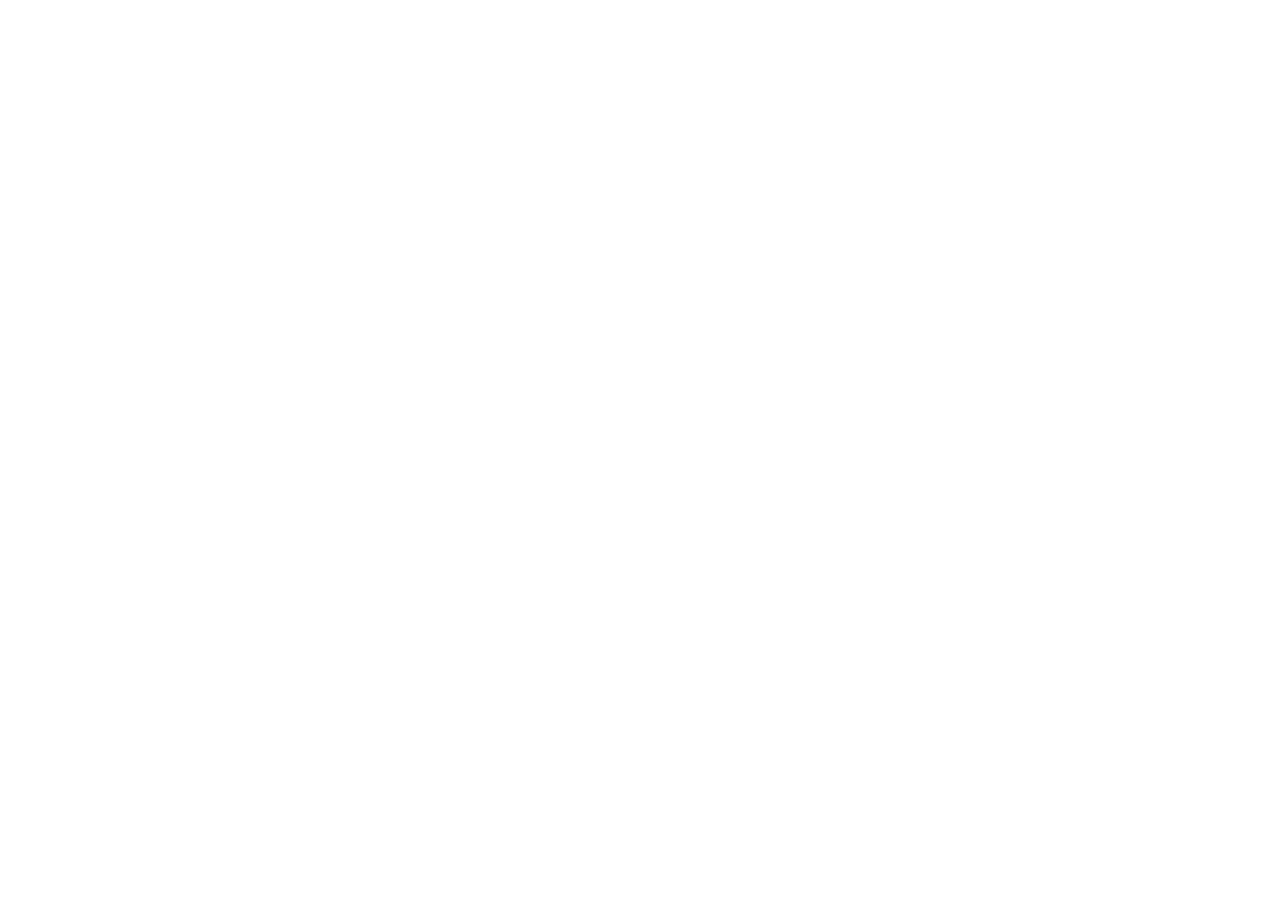
==== 2048.html @ 0ddc66f2 "css added" ====
<!DOCTYPE html>
<html>
<head>
	<meta http-equiv="Content-Type" content="text/html; charset=UTF-8">
    <meta charset="utf-8">

    <title>2048: There was an old lady Edition</title>
    <link href="main.css" rel="stylesheet" type="text/css">
    <meta name="apple-mobile-web-app-capable" content="yes">
    <meta name="HandheldFriendly" content="True">
    <meta name="MobileOptimized" content="320">
    <meta name="viewport" content="width=device-width, target-densitydpi=160dpi, initial-scale=1.0, maximum-scale=1, user-scalable=no, minimal-ui">
    <script src="./2048  There was an old lady Edition_files/jquery.min.js"></script>
    <link href="./2048  There was an old lady Edition_files/css" rel="stylesheet" type="text/css">
</head>
<body>

</body>
</html>
---- main.css ----
.tile-text {
    display: inline-block;
    vertical-align: middle;
}
.tile-inner {
    background-position: center center !important;
    background-size: cover !important;
    background-repeat: no-repeat !important;
}
.tile-2 .tile-inner {
    background-image: url(http://www.misa.com.vn/Portals/0/Upload2013/yahoocomvn/Images/truyen_cuoi/cartoon-flies.png) !important;
}
.tile-4 .tile-inner {
    background-image: url(http://4.bp.blogspot.com/_pKr7f9vwEoA/TLoZYoMZ3QI/AAAAAAAACOw/YwQ0GgoOZJw/s1600/spider_cartoon.jpg) !important;
}
.tile-8 .tile-inner {
    background-image: url(http://thumbs.dreamstime.com/x/funny-cartoon-bird-14253323.jpg) !important;
}
.tile-16 .tile-inner {
    background-image: url(http://pictures-of-cats.org/wp-content/uploads/images/cat-cartoon-image.jpg) !important;
}
.tile-32 .tile-inner {
    background-image: url(http://4.bp.blogspot.com/-cZpH1qHoLpo/VBCIqnbuLnI/AAAAAAAAHWw/dLKgufd76lA/s1600/dog%2Bcartoon%2B1.gif) !important;
}
.tile-64 .tile-inner {
    background-image: url(http://www.how-to-draw-funny-cartoons.com/image-files/how-to-draw-a-goat-8.gif) !important;
}
.tile-128 .tile-inner {
    background-image: url(http://www.drawingcoach.com/image-files/cartoon_cow_st6.gif) !important;
}
.tile-256 .tile-inner {
    background-image: url(http://www.wpclipart.com/cartoon/animals/horse/horse_cartoon_brown.png) !important;
}
.tile-512 .tile-inner {
    background-image: url(http://www.clipartbest.com/cliparts/4c9/M98/4c9M98BcE.jpeg) !important;
}
.tile-1024 .tile-inner {
    background-image: url(http://www.how-to-draw-funny-cartoons.com/image-files/cartoon-running-7.gif) !important;
}
.tile-2048 .tile-inner {
    background-image: url(http://thumbs.dreamstime.com/x/green-dragon-cartoon-illustration-11670789.jpg) !important;
}
.thisistext,
p, a, h1 {
    color: #776e65;
}
.game-container {
    background-color: #000000
}

#fix {
    position: absolute;
    top: 0;
    left: 0;
    width: 100%;
    height: 100%;
    position: fixed;
    z-index: -1000;
    background-color: #73b4d5;
}
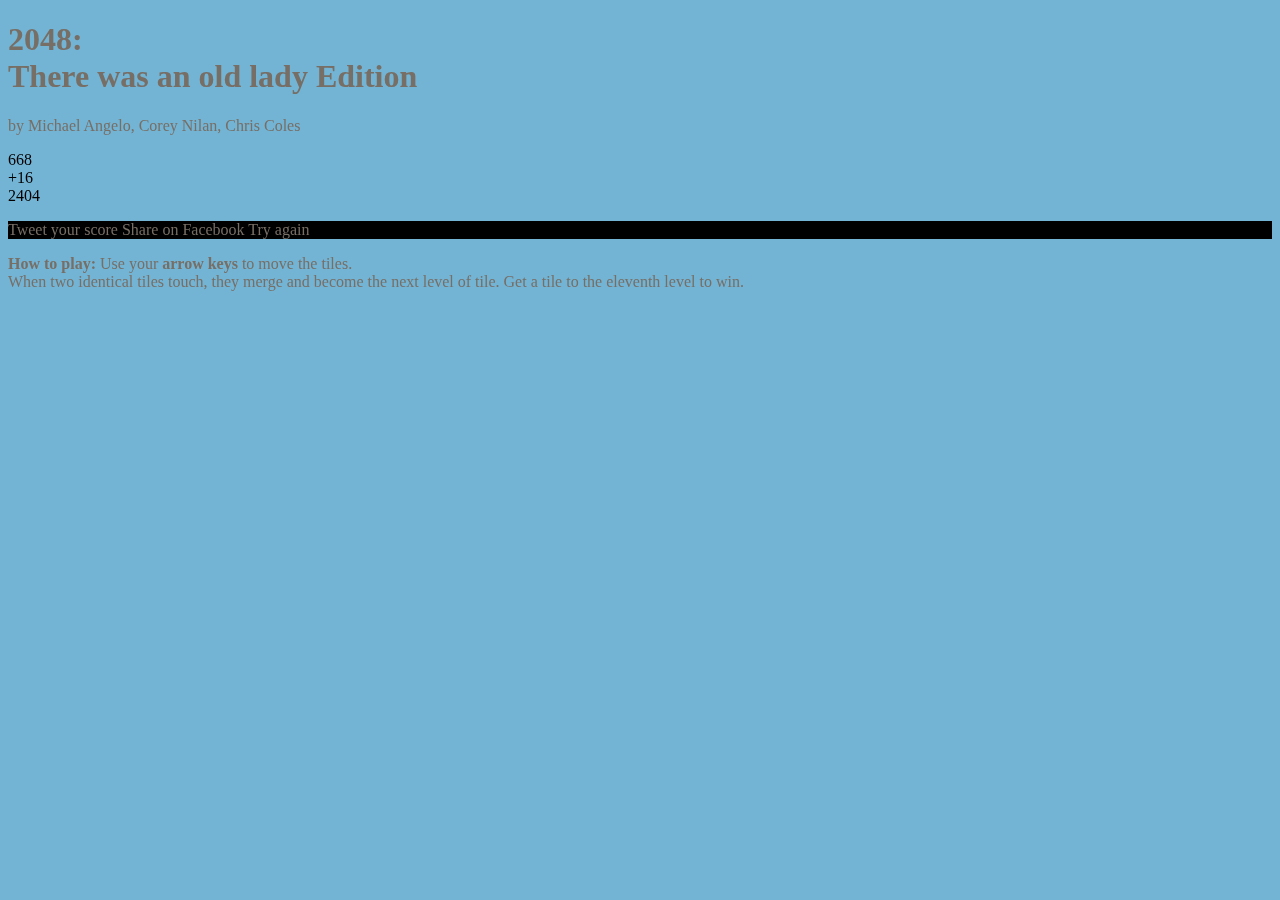
==== commit c954c3a1: "trying to get this to work" ====
--- a/2048.html
+++ b/2048.html
@@ -3,17 +3,168 @@
 <head>
 	<meta http-equiv="Content-Type" content="text/html; charset=UTF-8">
     <meta charset="utf-8">
-
     <title>2048: There was an old lady Edition</title>
-    <link href="main.css" rel="stylesheet" type="text/css">
     <meta name="apple-mobile-web-app-capable" content="yes">
     <meta name="HandheldFriendly" content="True">
     <meta name="MobileOptimized" content="320">
     <meta name="viewport" content="width=device-width, target-densitydpi=160dpi, initial-scale=1.0, maximum-scale=1, user-scalable=no, minimal-ui">
-    <script src="./2048  There was an old lady Edition_files/jquery.min.js"></script>
-    <link href="./2048  There was an old lady Edition_files/css" rel="stylesheet" type="text/css">
+    <script src="http://ajax.googleapis.com/ajax/libs/jquery/2.1.1/jquery.min.js"></script>
+    <link href="main.css" rel="stylesheet" type="text/css">
+
 </head>
 <body>
+<div id="fix"></div>
+<div class="container">
+  <div class="heading">
 
+      <h1 class="title thisistext">2048:<br>There was an old lady Edition</h1>
+      <p id="credit">by Michael Angelo, Corey Nilan, Chris Coles</p>
+
+      <div class="scores-container">
+          <div class="score-container">668
+              <div class="score-addition">+16</div>
+          </div>
+          <div class="best-container">2404</div>
+      </div>
+  </div>
+
+  <div class="game-container">
+      <div class="game-message">
+          <p></p>
+          <div class="lower">
+
+              <a class="tweet">Tweet your score</a>
+              <a class="facebook">Share on Facebook</a>
+              <a class="retry-button">Try again</a>
+
+          </div>
+      </div>
+
+      <div class="grid-container">
+          <div class="grid-row">
+              <div class="grid-cell"></div>
+              <div class="grid-cell"></div>
+              <div class="grid-cell"></div>
+              <div class="grid-cell"></div>
+          </div>
+          <div class="grid-row">
+              <div class="grid-cell"></div>
+              <div class="grid-cell"></div>
+              <div class="grid-cell"></div>
+              <div class="grid-cell"></div>
+          </div>
+          <div class="grid-row">
+              <div class="grid-cell"></div>
+              <div class="grid-cell"></div>
+              <div class="grid-cell"></div>
+              <div class="grid-cell"></div>
+          </div>
+          <div class="grid-row">
+              <div class="grid-cell"></div>
+              <div class="grid-cell"></div>
+              <div class="grid-cell"></div>
+              <div class="grid-cell"></div>
+          </div>
+      </div>
+
+      <div class="tile-container">
+          <div class="tile tile-2 tile-position-1-1">
+              <div class="tile-inner" style="display: table;">
+                  <div class="tile-text" style="font-size: 60px; line-height: 60px; position: relative; top: 5px; display: table-cell;"></div>
+              </div>
+          </div>
+          <div class="tile tile-4 tile-position-1-2">
+              <div class="tile-inner" style="display: table;">
+                  <div class="tile-text" style="font-size: 60px; line-height: 60px; position: relative; top: 5px; display: table-cell;"></div>
+              </div>
+          </div>
+          <div class="tile tile-2 tile-position-1-3">
+              <div class="tile-inner" style="display: table;">
+                  <div class="tile-text" style="font-size: 60px; line-height: 60px; position: relative; top: 5px; display: table-cell;"></div>
+              </div>
+          </div>
+          <div class="tile tile-2 tile-position-1-4 tile-new">
+              <div class="tile-inner" style="display: table;">
+                  <div class="tile-text" style="font-size: 60px; line-height: 60px; position: relative; top: 5px; display: table-cell;"></div>
+              </div>
+          </div>
+          <div class="tile tile-4 tile-position-2-1">
+              <div class="tile-inner" style="display: table;">
+                  <div class="tile-text" style="font-size: 60px; line-height: 60px; position: relative; top: 5px; display: table-cell;"></div>
+              </div>
+          </div>
+          <div class="tile tile-32 tile-position-2-2">
+              <div class="tile-inner" style="display: table;">
+                  <div class="tile-text" style="font-size: 60px; line-height: 60px; position: relative; top: 5px; display: table-cell;"></div>
+              </div>
+          </div>
+          <div class="tile tile-16 tile-position-2-3">
+              <div class="tile-inner" style="display: table;">
+                  <div class="tile-text" style="font-size: 60px; line-height: 60px; position: relative; top: 5px; display: table-cell;"></div>
+              </div>
+          </div>
+          <div class="tile tile-4 tile-position-2-4">
+              <div class="tile-inner" style="display: table;">
+                  <div class="tile-text" style="font-size: 60px; line-height: 60px; position: relative; top: 5px; display: table-cell;"></div>
+              </div>
+          </div>
+          <div class="tile tile-8 tile-position-3-1">
+              <div class="tile-inner" style="display: table;">
+                  <div class="tile-text" style="font-size: 60px; line-height: 60px; position: relative; top: 5px; display: table-cell;"></div>
+              </div>
+          </div>
+          <div class="tile tile-64 tile-position-3-2">
+              <div class="tile-inner" style="display: table;">
+                  <div class="tile-text" style="font-size: 60px; line-height: 60px; position: relative; top: 5px; display: table-cell;"></div>
+              </div>
+          </div>
+          <div class="tile tile-32 tile-position-3-3">
+              <div class="tile-inner" style="display: table;">
+                  <div class="tile-text" style="font-size: 60px; line-height: 60px; position: relative; top: 5px; display: table-cell;"></div>
+              </div>
+          </div>
+          <div class="tile tile-8 tile-position-3-4">
+              <div class="tile-inner" style="display: table;">
+                  <div class="tile-text" style="font-size: 60px; line-height: 60px; position: relative; top: 5px; display: table-cell;"></div>
+              </div>
+          </div>
+          <div class="tile tile-8 tile-position-3-4">
+              <div class="tile-inner" style="display: table;">
+                  <div class="tile-text" style="font-size: 60px; line-height: 60px; position: relative; top: 5px; display: table-cell;"></div>
+              </div>
+          </div>
+          <div class="tile tile-16 tile-position-3-4 tile-merged">
+              <div class="tile-inner" style="display: table;">
+                  <div class="tile-text" style="font-size: 60px; line-height: 60px; position: relative; top: 5px; display: table-cell;"></div>
+              </div>
+          </div>
+          <div class="tile tile-2 tile-position-4-1">
+              <div class="tile-inner" style="display: table;">
+                  <div class="tile-text" style="font-size: 60px; line-height: 60px; position: relative; top: 5px; display: table-cell;"></div>
+              </div>
+          </div>
+          <div class="tile tile-2 tile-position-4-2">
+              <div class="tile-inner" style="display: table;">
+                  <div class="tile-text" style="font-size: 60px; line-height: 60px; position: relative; top: 5px; display: table-cell;"></div>
+              </div>
+          </div>
+          <div class="tile tile-8 tile-position-4-3">
+              <div class="tile-inner" style="display: table;">
+                  <div class="tile-text" style="font-size: 60px; line-height: 60px; position: relative; top: 5px; display: table-cell;"></div>
+              </div>
+          </div>
+          <div class="tile tile-2 tile-position-4-4">
+              <div class="tile-inner" style="display: table;">
+                  <div class="tile-text" style="font-size: 60px; line-height: 60px; position: relative; top: 5px; display: table-cell;"></div>
+              </div>
+          </div>
+      </div>
+  </div>
+
+  <p class="game-explanation">
+      <strong class="important">How to play:</strong> Use your <strong>arrow keys</strong> to move the tiles.
+      <br>When two identical tiles touch, they merge and become the next level of tile. Get a tile to the eleventh level to win.
+  </p>
+	<script src="main.js"></script>
 </body>
 </html>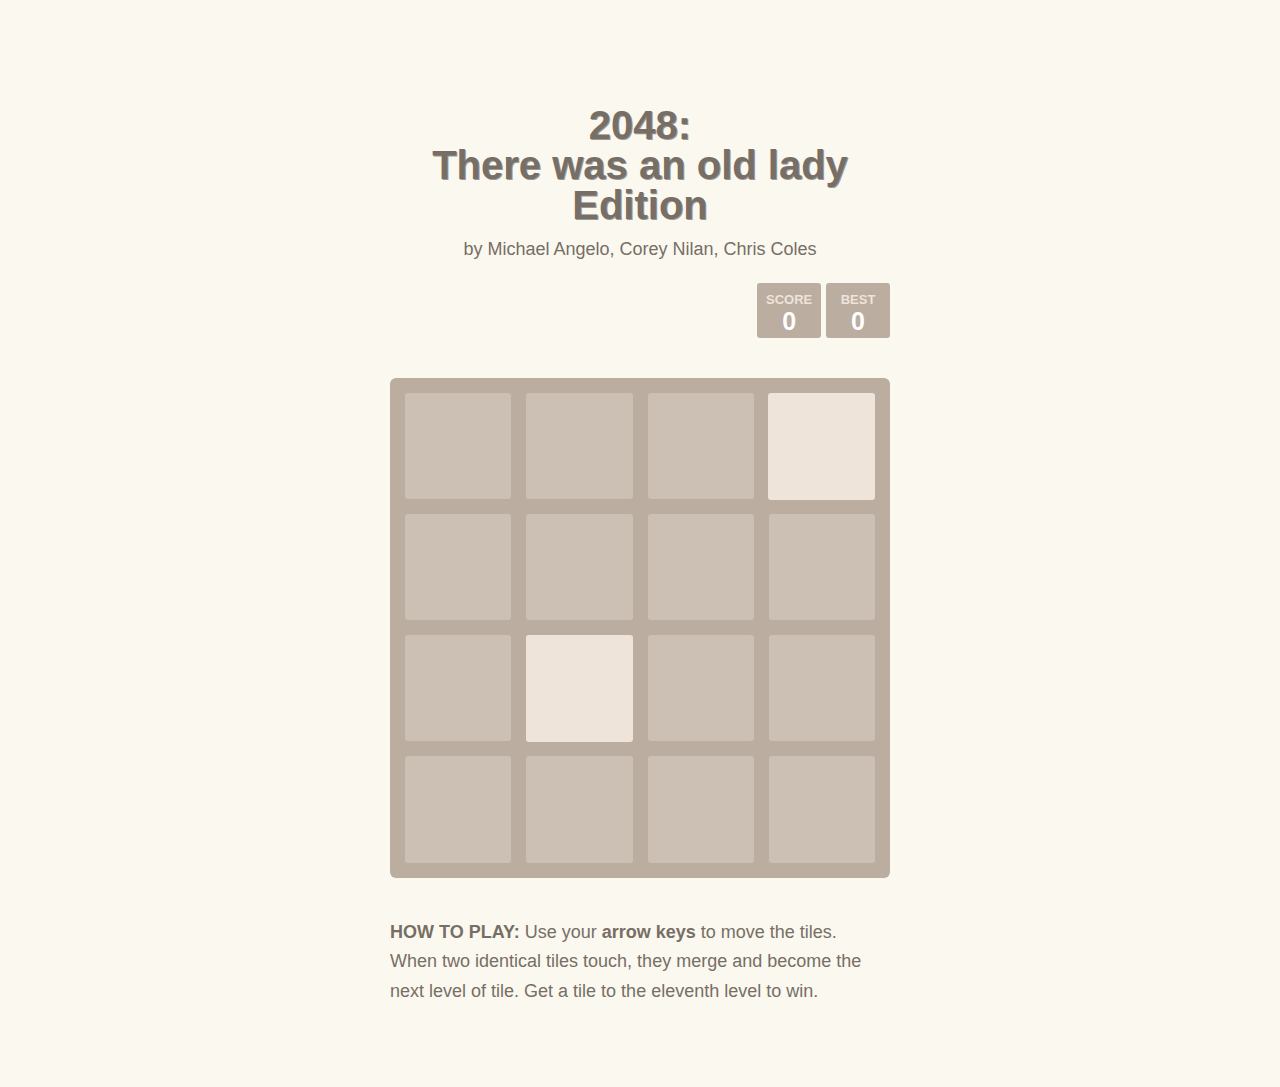
==== commit dd7b32c2: "rename of files" ====
--- a/2048.html
+++ b/2048.html
@@ -3,13 +3,14 @@
 <head>
 	<meta http-equiv="Content-Type" content="text/html; charset=UTF-8">
     <meta charset="utf-8">
-    <title>2048: There was an old lady Edition</title>
+    <title>2048: There Was An Old Lady</title>
+    <link href="main.css" rel="stylesheet" type="text/css">
     <meta name="apple-mobile-web-app-capable" content="yes">
     <meta name="HandheldFriendly" content="True">
     <meta name="MobileOptimized" content="320">
     <meta name="viewport" content="width=device-width, target-densitydpi=160dpi, initial-scale=1.0, maximum-scale=1, user-scalable=no, minimal-ui">
     <script src="http://ajax.googleapis.com/ajax/libs/jquery/2.1.1/jquery.min.js"></script>
-    <link href="main.css" rel="stylesheet" type="text/css">
+    <link href="part.css" rel="stylesheet" type="text/css">
 
 </head>
 <body>
@@ -165,6 +166,7 @@
       <strong class="important">How to play:</strong> Use your <strong>arrow keys</strong> to move the tiles.
       <br>When two identical tiles touch, they merge and become the next level of tile. Get a tile to the eleventh level to win.
   </p>
-	<script src="main.js"></script>
+  <script src="math.js"></script>
+  <script src="main.js"></script>
 </body>
 </html>--- a/main.css
+++ b/main.css
@@ -1,60 +1,753 @@
-.tile-text {
-    display: inline-block;
-    vertical-align: middle;
+html, body {
+  margin: 0;
+  padding: 0;
+  background: #faf8ef;
+  color: #776e65;
+  font-family: "Clear Sans", "Helvetica Neue", Arial, sans-serif;
+  font-size: 18px; }
+
+.row {margin-left:0px; margin-right:0px;}
+
+#uvt_box { margin-top: 30px; }
+
+.game-intro {text-align:center;}
+
+.heading h1 {padding-top:25px;padding-bottom:25px; text-align: center; }
+
+@media (max-width:500px) {
+  #uvt_box { margin-top: 20px !important; }
+  .padsm { padding-top:30px;}
+  .heading h1 {padding-top:0px;padding-bottom:0px;}
+  .col-sm-8 {
+    padding-left: 0px;
+    padding-right:0px;
+  }
+  .container {padding:0px;}
+  p {padding:10px;}
 }
-.tile-inner {
-    background-position: center center !important;
-    background-size: cover !important;
-    background-repeat: no-repeat !important;
-}
-.tile-2 .tile-inner {
-    background-image: url(http://www.misa.com.vn/Portals/0/Upload2013/yahoocomvn/Images/truyen_cuoi/cartoon-flies.png) !important;
-}
-.tile-4 .tile-inner {
-    background-image: url(http://4.bp.blogspot.com/_pKr7f9vwEoA/TLoZYoMZ3QI/AAAAAAAACOw/YwQ0GgoOZJw/s1600/spider_cartoon.jpg) !important;
-}
-.tile-8 .tile-inner {
-    background-image: url(http://thumbs.dreamstime.com/x/funny-cartoon-bird-14253323.jpg) !important;
-}
-.tile-16 .tile-inner {
-    background-image: url(http://pictures-of-cats.org/wp-content/uploads/images/cat-cartoon-image.jpg) !important;
-}
-.tile-32 .tile-inner {
-    background-image: url(http://4.bp.blogspot.com/-cZpH1qHoLpo/VBCIqnbuLnI/AAAAAAAAHWw/dLKgufd76lA/s1600/dog%2Bcartoon%2B1.gif) !important;
-}
-.tile-64 .tile-inner {
-    background-image: url(http://www.how-to-draw-funny-cartoons.com/image-files/how-to-draw-a-goat-8.gif) !important;
-}
-.tile-128 .tile-inner {
-    background-image: url(http://www.drawingcoach.com/image-files/cartoon_cow_st6.gif) !important;
-}
-.tile-256 .tile-inner {
-    background-image: url(http://www.wpclipart.com/cartoon/animals/horse/horse_cartoon_brown.png) !important;
-}
-.tile-512 .tile-inner {
-    background-image: url(http://www.clipartbest.com/cliparts/4c9/M98/4c9M98BcE.jpeg) !important;
-}
-.tile-1024 .tile-inner {
-    background-image: url(http://www.how-to-draw-funny-cartoons.com/image-files/cartoon-running-7.gif) !important;
-}
-.tile-2048 .tile-inner {
-    background-image: url(http://thumbs.dreamstime.com/x/green-dragon-cartoon-illustration-11670789.jpg) !important;
-}
-.thisistext,
-p, a, h1 {
-    color: #776e65;
-}
+
+#uvt_credits { z-index: 9001; }
+  form { margin: 0; padding: 0; }
+body {
+  margin: 80px 0; }
+
+  #fix {
+    position: absolute; top: 0; left: 0; width: 100%; height: 100%; position: fixed; z-index: -1000;
+  }
+
+.heading:after {
+  content: "";
+  display: block;
+  clear: both; }
+
+h1.title {
+  font-size: 40px;
+  line-height: 40px;
+  font-weight: bold;
+  margin: 0;
+  padding-bottom: 0;
+  display: block;
+  text-shadow: 1px 1px #999;
+  }
+
+
+
+@-webkit-keyframes move-up {
+  0% {
+    top: 25px;
+    opacity: 1; }
+
+  100% {
+    top: -50px;
+    opacity: 0; } }
+
+@-moz-keyframes move-up {
+  0% {
+    top: 25px;
+    opacity: 1; }
+
+  100% {
+    top: -50px;
+    opacity: 0; } }
+
+@keyframes move-up {
+  0% {
+    top: 25px;
+    opacity: 1; }
+
+  100% {
+    top: -50px;
+    opacity: 0; } }
+
+    #makeyourown { text-align: center;background: #bbada0;color: white; border-radius: 3px; padding: 10px; }
+    #makeyourown a { color: white; }
+
+.scores-container {
+  float: right;
+  text-align: right; }
+
+.score-container, .best-container {
+  position: relative;
+  display: inline-block;
+  background: #bbada0;
+  padding: 15px 25px;
+  font-size: 25px;
+  height: 25px;
+  line-height: 47px;
+  font-weight: bold;
+  border-radius: 3px;
+  color: white;
+  margin-top: 8px;
+  text-align: center; }
+  .score-container:after, .best-container:after {
+    position: absolute;
+    width: 100%;
+    top: 10px;
+    left: 0;
+    text-transform: uppercase;
+    font-size: 13px;
+    line-height: 13px;
+    text-align: center;
+    color: #eee4da; }
+
+  .score-container .score-addition, .best-container .score-addition {
+    position: absolute;
+    right: 30px;
+    color: red;
+    font-size: 25px;
+    line-height: 25px;
+    font-weight: bold;
+    color: rgba(119, 110, 101, 0.9);
+    z-index: 100;
+    -webkit-animation: move-up 600ms ease-in;
+    -moz-animation: move-up 600ms ease-in;
+    animation: move-up 600ms ease-in;
+    -webkit-animation-fill-mode: both;
+    -moz-animation-fill-mode: both;
+    animation-fill-mode: both; }
+
+.score-container:after {
+  content: "Score"; }
+
+.best-container:after {
+  content: "Best"; }
+
+p {
+  margin-top: 0;
+  margin-bottom: 10px;
+  line-height: 1.65; }
+
+a {
+  color: #776e65;
+  font-weight: bold;
+  text-decoration: underline;
+  cursor: pointer; }
+
+strong.important {
+  text-transform: uppercase; }
+
+hr {
+  border: none;
+  border-bottom: 1px solid #d8d4d0;
+  margin-top: 20px;
+  margin-bottom: 30px; }
+
+  #credit { text-align: center; margin-top: 10px; padding-top: 0; }
+
+.container {
+  width: 500px;
+  margin: 0 auto; }
+
+@-webkit-keyframes fade-in {
+  0% {
+    opacity: 0; }
+
+  100% {
+    opacity: 1; } }
+
+@-moz-keyframes fade-in {
+  0% {
+    opacity: 0; }
+
+  100% {
+    opacity: 1; } }
+
+@keyframes fade-in {
+  0% {
+    opacity: 0; }
+
+  100% {
+    opacity: 1; } }
+
 .game-container {
-    background-color: #000000
-}
-
-#fix {
+  margin-top: 40px;
+  position: relative;
+  padding: 15px;
+  cursor: default;
+  -webkit-touch-callout: none;
+  -webkit-user-select: none;
+  -moz-user-select: none;
+  background: #bbada0;
+  border-radius: 6px;
+  width: 500px;
+  height: 500px;
+  -ms-touch-action: none;
+  -webkit-box-sizing: border-box;
+  -moz-box-sizing: border-box;
+  box-sizing: border-box; }
+  .game-container .game-message {
+    display: none;
     position: absolute;
     top: 0;
+    right: 0;
+    bottom: 0;
     left: 0;
-    width: 100%;
-    height: 100%;
-    position: fixed;
-    z-index: -1000;
-    background-color: #73b4d5;
-}+    background: rgba(238, 228, 218, 0.5);
+    z-index: 100;
+    text-align: center;
+    -webkit-animation: fade-in 800ms ease 1200ms;
+    -moz-animation: fade-in 800ms ease 1200ms;
+    animation: fade-in 800ms ease 1200ms;
+    -webkit-animation-fill-mode: both;
+    -moz-animation-fill-mode: both;
+    animation-fill-mode: both; }
+    .game-container .game-message p {
+      font-size: 60px;
+      font-weight: bold;
+      height: 60px;
+      line-height: 60px;
+      margin-top: 122px; }
+    .game-container .game-message .lower {
+      display: block;
+      margin: 15px 0; }
+         .game-container .game-message iframe {
+
+  width: 48% !important;
+  display: block;
+  margin: 0 auto 5px;
+
+    }
+    .game-container .game-message a {
+      display: inline-block;
+      background: #8f7a66;
+      border-radius: 3px;
+      padding: 0 20px;
+      text-decoration: none;
+      color: #f9f6f2;
+      height: 40px;
+      line-height: 42px;
+      margin-left: 9px; }
+      .game-container .game-message a.keep-playing-button {
+        display: none; }
+    .game-container .game-message .score-sharing {
+      display: inline-block;
+      vertical-align: middle;
+      margin-left: 10px; }
+    .game-container .game-message.game-won {
+      background: rgba(237, 194, 46, 0.5);
+      color: #f9f6f2; }
+      .game-container .game-message.game-won a.keep-playing-button {
+        display: inline-block; }
+    .game-container .game-message.game-won, .game-container .game-message.game-over {
+      display: block; }
+
+.grid-container {
+  position: absolute;
+  z-index: 1; }
+
+.grid-row {
+  margin-bottom: 15px; }
+  .grid-row:last-child {
+    margin-bottom: 0; }
+  .grid-row:after {
+    content: "";
+    display: block;
+    clear: both; }
+
+.grid-cell {
+  width: 106.25px;
+  height: 106.25px;
+  margin-right: 15px;
+  float: left;
+  border-radius: 3px;
+  background: rgba(238, 228, 218, 0.35); }
+  .grid-cell:last-child {
+    margin-right: 0; }
+
+.tile-container {
+  position: absolute;
+  z-index: 2; }
+
+.tile, .tile .tile-inner {
+  width: 107px;
+  height: 107px;
+  line-height: 116.25px; }
+.tile.tile-position-1-1 {
+  -webkit-transform: translate(0px, 0px);
+  -moz-transform: translate(0px, 0px);
+  transform: translate(0px, 0px); }
+.tile.tile-position-1-2 {
+  -webkit-transform: translate(0px, 121px);
+  -moz-transform: translate(0px, 121px);
+  transform: translate(0px, 121px); }
+.tile.tile-position-1-3 {
+  -webkit-transform: translate(0px, 242px);
+  -moz-transform: translate(0px, 242px);
+  transform: translate(0px, 242px); }
+.tile.tile-position-1-4 {
+  -webkit-transform: translate(0px, 363px);
+  -moz-transform: translate(0px, 363px);
+  transform: translate(0px, 363px); }
+.tile.tile-position-2-1 {
+  -webkit-transform: translate(121px, 0px);
+  -moz-transform: translate(121px, 0px);
+  transform: translate(121px, 0px); }
+.tile.tile-position-2-2 {
+  -webkit-transform: translate(121px, 121px);
+  -moz-transform: translate(121px, 121px);
+  transform: translate(121px, 121px); }
+.tile.tile-position-2-3 {
+  -webkit-transform: translate(121px, 242px);
+  -moz-transform: translate(121px, 242px);
+  transform: translate(121px, 242px); }
+.tile.tile-position-2-4 {
+  -webkit-transform: translate(121px, 363px);
+  -moz-transform: translate(121px, 363px);
+  transform: translate(121px, 363px); }
+.tile.tile-position-3-1 {
+  -webkit-transform: translate(242px, 0px);
+  -moz-transform: translate(242px, 0px);
+  transform: translate(242px, 0px); }
+.tile.tile-position-3-2 {
+  -webkit-transform: translate(242px, 121px);
+  -moz-transform: translate(242px, 121px);
+  transform: translate(242px, 121px); }
+.tile.tile-position-3-3 {
+  -webkit-transform: translate(242px, 242px);
+  -moz-transform: translate(242px, 242px);
+  transform: translate(242px, 242px); }
+.tile.tile-position-3-4 {
+  -webkit-transform: translate(242px, 363px);
+  -moz-transform: translate(242px, 363px);
+  transform: translate(242px, 363px); }
+.tile.tile-position-4-1 {
+  -webkit-transform: translate(363px, 0px);
+  -moz-transform: translate(363px, 0px);
+  transform: translate(363px, 0px); }
+.tile.tile-position-4-2 {
+  -webkit-transform: translate(363px, 121px);
+  -moz-transform: translate(363px, 121px);
+  transform: translate(363px, 121px); }
+.tile.tile-position-4-3 {
+  -webkit-transform: translate(363px, 242px);
+  -moz-transform: translate(363px, 242px);
+  transform: translate(363px, 242px); }
+.tile.tile-position-4-4 {
+  -webkit-transform: translate(363px, 363px);
+  -moz-transform: translate(363px, 363px);
+  transform: translate(363px, 363px); }
+
+.tile {
+  position: absolute;
+  -webkit-transition: 100ms ease-in-out;
+  -moz-transition: 100ms ease-in-out;
+  transition: 100ms ease-in-out;
+  -webkit-transition-property: -webkit-transform;
+  -moz-transition-property: -moz-transform;
+  transition-property: transform; }
+  .tile .tile-inner {
+    border-radius: 3px;
+    background: #eee4da;
+    text-align: center;
+    font-weight: bold;
+    z-index: 10;
+    font-size: 55px; }
+  .tile.tile-2 .tile-inner {
+    background: #eee4da;
+    box-shadow: 0 0 30px 10px rgba(243, 215, 116, 0), inset 0 0 0 1px rgba(255, 255, 255, 0); }
+  .tile.tile-4 .tile-inner {
+    background: #ede0c8;
+    box-shadow: 0 0 30px 10px rgba(243, 215, 116, 0), inset 0 0 0 1px rgba(255, 255, 255, 0); }
+  .tile.tile-8 .tile-inner {
+    color: #f9f6f2;
+    background: #f2b179; }
+  .tile.tile-16 .tile-inner {
+    color: #f9f6f2;
+    background: #f59563; }
+  .tile.tile-32 .tile-inner {
+    color: #f9f6f2;
+    background: #f67c5f; }
+  .tile.tile-64 .tile-inner {
+    color: #f9f6f2;
+    background: #f65e3b; }
+  .tile.tile-128 .tile-inner {
+    color: #f9f6f2;
+    background: #edcf72;
+    box-shadow: 0 0 30px 10px rgba(243, 215, 116, 0.2381), inset 0 0 0 1px rgba(255, 255, 255, 0.14286);
+    font-size: 45px; }
+    @media screen and (max-width: 520px) {
+      .tile.tile-128 .tile-inner {
+        font-size: 25px; } }
+  .tile.tile-256 .tile-inner {
+    color: #f9f6f2;
+    background: #edcc61;
+    box-shadow: 0 0 30px 10px rgba(243, 215, 116, 0.31746), inset 0 0 0 1px rgba(255, 255, 255, 0.19048);
+    font-size: 45px; }
+    @media screen and (max-width: 520px) {
+      .tile.tile-256 .tile-inner {
+        font-size: 25px; } }
+  .tile.tile-512 .tile-inner {
+    color: #f9f6f2;
+    background: #edc850;
+    box-shadow: 0 0 30px 10px rgba(243, 215, 116, 0.39683), inset 0 0 0 1px rgba(255, 255, 255, 0.2381);
+    font-size: 45px; }
+    @media screen and (max-width: 520px) {
+      .tile.tile-512 .tile-inner {
+        font-size: 25px; } }
+  .tile.tile-1024 .tile-inner {
+    color: #f9f6f2;
+    background: #edc53f;
+    box-shadow: 0 0 30px 10px rgba(243, 215, 116, 0.47619), inset 0 0 0 1px rgba(255, 255, 255, 0.28571);
+    font-size: 35px; }
+    @media screen and (max-width: 520px) {
+      .tile.tile-1024 .tile-inner {
+        font-size: 15px; } }
+  .tile.tile-2048 .tile-inner {
+    color: #f9f6f2;
+    background: #edc22e;
+    box-shadow: 0 0 30px 10px rgba(243, 215, 116, 0.55556), inset 0 0 0 1px rgba(255, 255, 255, 0.33333);
+    font-size: 35px; }
+    @media screen and (max-width: 520px) {
+      .tile.tile-2048 .tile-inner {
+        font-size: 15px; } }
+  .tile.tile-super .tile-inner {
+    color: #f9f6f2;
+    background: #3c3a32;
+    font-size: 30px; }
+    @media screen and (max-width: 520px) {
+      .tile.tile-super .tile-inner {
+        font-size: 10px; } }
+
+@-webkit-keyframes appear {
+  0% {
+    opacity: 0;
+    -webkit-transform: scale(0);
+    -moz-transform: scale(0);
+    transform: scale(0); }
+
+  100% {
+    opacity: 1;
+    -webkit-transform: scale(1);
+    -moz-transform: scale(1);
+    transform: scale(1); } }
+
+@-moz-keyframes appear {
+  0% {
+    opacity: 0;
+    -webkit-transform: scale(0);
+    -moz-transform: scale(0);
+    transform: scale(0); }
+
+  100% {
+    opacity: 1;
+    -webkit-transform: scale(1);
+    -moz-transform: scale(1);
+    transform: scale(1); } }
+
+@keyframes appear {
+  0% {
+    opacity: 0;
+    -webkit-transform: scale(0);
+    -moz-transform: scale(0);
+    transform: scale(0); }
+
+  100% {
+    opacity: 1;
+    -webkit-transform: scale(1);
+    -moz-transform: scale(1);
+    transform: scale(1); } }
+
+.tile-new .tile-inner {
+  -webkit-animation: appear 200ms ease 100ms;
+  -moz-animation: appear 200ms ease 100ms;
+  animation: appear 200ms ease 100ms;
+  -webkit-animation-fill-mode: backwards;
+  -moz-animation-fill-mode: backwards;
+  animation-fill-mode: backwards; }
+
+@-webkit-keyframes pop {
+  0% {
+    -webkit-transform: scale(0);
+    -moz-transform: scale(0);
+    transform: scale(0); }
+
+  50% {
+    -webkit-transform: scale(1.2);
+    -moz-transform: scale(1.2);
+    transform: scale(1.2); }
+
+  100% {
+    -webkit-transform: scale(1);
+    -moz-transform: scale(1);
+    transform: scale(1); } }
+
+@-moz-keyframes pop {
+  0% {
+    -webkit-transform: scale(0);
+    -moz-transform: scale(0);
+    transform: scale(0); }
+
+  50% {
+    -webkit-transform: scale(1.2);
+    -moz-transform: scale(1.2);
+    transform: scale(1.2); }
+
+  100% {
+    -webkit-transform: scale(1);
+    -moz-transform: scale(1);
+    transform: scale(1); } }
+
+@keyframes pop {
+  0% {
+    -webkit-transform: scale(0);
+    -moz-transform: scale(0);
+    transform: scale(0); }
+
+  50% {
+    -webkit-transform: scale(1.2);
+    -moz-transform: scale(1.2);
+    transform: scale(1.2); }
+
+  100% {
+    -webkit-transform: scale(1);
+    -moz-transform: scale(1);
+    transform: scale(1); } }
+
+.tile-merged .tile-inner {
+  z-index: 20;
+  -webkit-animation: pop 200ms ease 100ms;
+  -moz-animation: pop 200ms ease 100ms;
+  animation: pop 200ms ease 100ms;
+  -webkit-animation-fill-mode: backwards;
+  -moz-animation-fill-mode: backwards;
+  animation-fill-mode: backwards; }
+
+.game-intro {
+  margin-bottom: 0; }
+
+.game-explanation {
+  margin-top: 40px; }
+
+.sharing {
+  margin-top: 80px;
+  text-align: center; }
+  .sharing > iframe, .sharing > span, .sharing > form {
+    display: inline-block;
+    vertical-align: middle; }
+
+@media screen and (min-width: 521px) {
+
+ .sharing {
+
+  -moz-transform: scale(2);
+  -webkit-transform: scale(2);
+  -o-transform: scale(2);
+  -ms-transform: scale(2);
+  transform: scale(2);
+
+  }
+
+}
+
+@media screen and (max-width: 520px) {
+  html, body {
+    font-size: 15px; }
+
+  body {
+    margin: 20px 0;
+    padding: 0 20px; }
+
+  h1.title {
+    font-size: 27px;
+    margin-top: 15px; }
+
+  .container {
+    width: 320px;
+    margin: 0 auto; }
+
+  .score-container, .best-container {
+    margin-top: 0;
+    padding: 15px 10px;
+    min-width: 40px; }
+
+    .sharing {
+      margin-top: 0px;
+    }
+
+  .heading {
+    margin-bottom: 10px; }
+
+  .game-container {
+    margin-top: 40px;
+    position: relative;
+    padding: 10px;
+    cursor: default;
+    -webkit-touch-callout: none;
+    -webkit-user-select: none;
+    -moz-user-select: none;
+    background: #bbada0;
+    border-radius: 6px;
+    width: 280px;
+    height: 280px;
+    -ms-touch-action: none;
+    -webkit-box-sizing: border-box;
+    -moz-box-sizing: border-box;
+    box-sizing: border-box; }
+    .game-container .game-message {
+      display: none;
+      position: absolute;
+      top: 0;
+      right: 0;
+      bottom: 0;
+      left: 0;
+      background: rgba(238, 228, 218, 0.5);
+      z-index: 100;
+      text-align: center;
+      -webkit-animation: fade-in 800ms ease 1200ms;
+      -moz-animation: fade-in 800ms ease 1200ms;
+      animation: fade-in 800ms ease 1200ms;
+      -webkit-animation-fill-mode: both;
+      -moz-animation-fill-mode: both;
+      animation-fill-mode: both; }
+      .game-container .game-message p {
+        font-size: 60px;
+        font-weight: bold;
+        height: 60px;
+        line-height: 60px;
+        margin-top: 2px; }
+      .game-container .game-message .lower {
+        display: block; }
+      .game-container .game-message a {
+        display: inline-block;
+        background: #8f7a66;
+        border-radius: 3px;
+        padding: 0 20px;
+        text-decoration: none;
+        color: #f9f6f2;
+        height: 40px;
+        line-height: 42px;
+        margin-left: 9px; }
+        .game-container .game-message a.keep-playing-button {
+          display: none; }
+      .game-container .game-message .score-sharing {
+        display: inline-block;
+        vertical-align: middle;
+        margin-left: 10px; }
+      .game-container .game-message.game-won {
+        background: rgba(237, 194, 46, 0.5);
+        color: #f9f6f2; }
+        .game-container .game-message.game-won a.keep-playing-button {
+          display: inline-block; }
+      .game-container .game-message.game-won, .game-container .game-message.game-over {
+        display: block; }
+
+  .grid-container {
+    position: absolute;
+    z-index: 1; }
+
+  .grid-row {
+    margin-bottom: 10px; }
+    .grid-row:last-child {
+      margin-bottom: 0; }
+    .grid-row:after {
+      content: "";
+      display: block;
+      clear: both; }
+
+  .grid-cell {
+    width: 57.5px;
+    height: 57.5px;
+    margin-right: 10px;
+    float: left;
+    border-radius: 3px;
+    background: rgba(238, 228, 218, 0.35); }
+    .grid-cell:last-child {
+      margin-right: 0; }
+
+  .tile-container {
+    position: absolute;
+    z-index: 2; }
+
+  .tile, .tile .tile-inner {
+    width: 58px;
+    height: 58px;
+    line-height: 67.5px; }
+  .tile.tile-position-1-1 {
+    -webkit-transform: translate(0px, 0px);
+    -moz-transform: translate(0px, 0px);
+    transform: translate(0px, 0px); }
+  .tile.tile-position-1-2 {
+    -webkit-transform: translate(0px, 67px);
+    -moz-transform: translate(0px, 67px);
+    transform: translate(0px, 67px); }
+  .tile.tile-position-1-3 {
+    -webkit-transform: translate(0px, 135px);
+    -moz-transform: translate(0px, 135px);
+    transform: translate(0px, 135px); }
+  .tile.tile-position-1-4 {
+    -webkit-transform: translate(0px, 202px);
+    -moz-transform: translate(0px, 202px);
+    transform: translate(0px, 202px); }
+  .tile.tile-position-2-1 {
+    -webkit-transform: translate(67px, 0px);
+    -moz-transform: translate(67px, 0px);
+    transform: translate(67px, 0px); }
+  .tile.tile-position-2-2 {
+    -webkit-transform: translate(67px, 67px);
+    -moz-transform: translate(67px, 67px);
+    transform: translate(67px, 67px); }
+  .tile.tile-position-2-3 {
+    -webkit-transform: translate(67px, 135px);
+    -moz-transform: translate(67px, 135px);
+    transform: translate(67px, 135px); }
+  .tile.tile-position-2-4 {
+    -webkit-transform: translate(67px, 202px);
+    -moz-transform: translate(67px, 202px);
+    transform: translate(67px, 202px); }
+  .tile.tile-position-3-1 {
+    -webkit-transform: translate(135px, 0px);
+    -moz-transform: translate(135px, 0px);
+    transform: translate(135px, 0px); }
+  .tile.tile-position-3-2 {
+    -webkit-transform: translate(135px, 67px);
+    -moz-transform: translate(135px, 67px);
+    transform: translate(135px, 67px); }
+  .tile.tile-position-3-3 {
+    -webkit-transform: translate(135px, 135px);
+    -moz-transform: translate(135px, 135px);
+    transform: translate(135px, 135px); }
+  .tile.tile-position-3-4 {
+    -webkit-transform: translate(135px, 202px);
+    -moz-transform: translate(135px, 202px);
+    transform: translate(135px, 202px); }
+  .tile.tile-position-4-1 {
+    -webkit-transform: translate(202px, 0px);
+    -moz-transform: translate(202px, 0px);
+    transform: translate(202px, 0px); }
+  .tile.tile-position-4-2 {
+    -webkit-transform: translate(202px, 67px);
+    -moz-transform: translate(202px, 67px);
+    transform: translate(202px, 67px); }
+  .tile.tile-position-4-3 {
+    -webkit-transform: translate(202px, 135px);
+    -moz-transform: translate(202px, 135px);
+    transform: translate(202px, 135px); }
+  .tile.tile-position-4-4 {
+    -webkit-transform: translate(202px, 202px);
+    -moz-transform: translate(202px, 202px);
+    transform: translate(202px, 202px); }
+  .game-container {
+    margin: 20px auto; }
+  .tile .tile-inner {
+    font-size: 35px; }
+
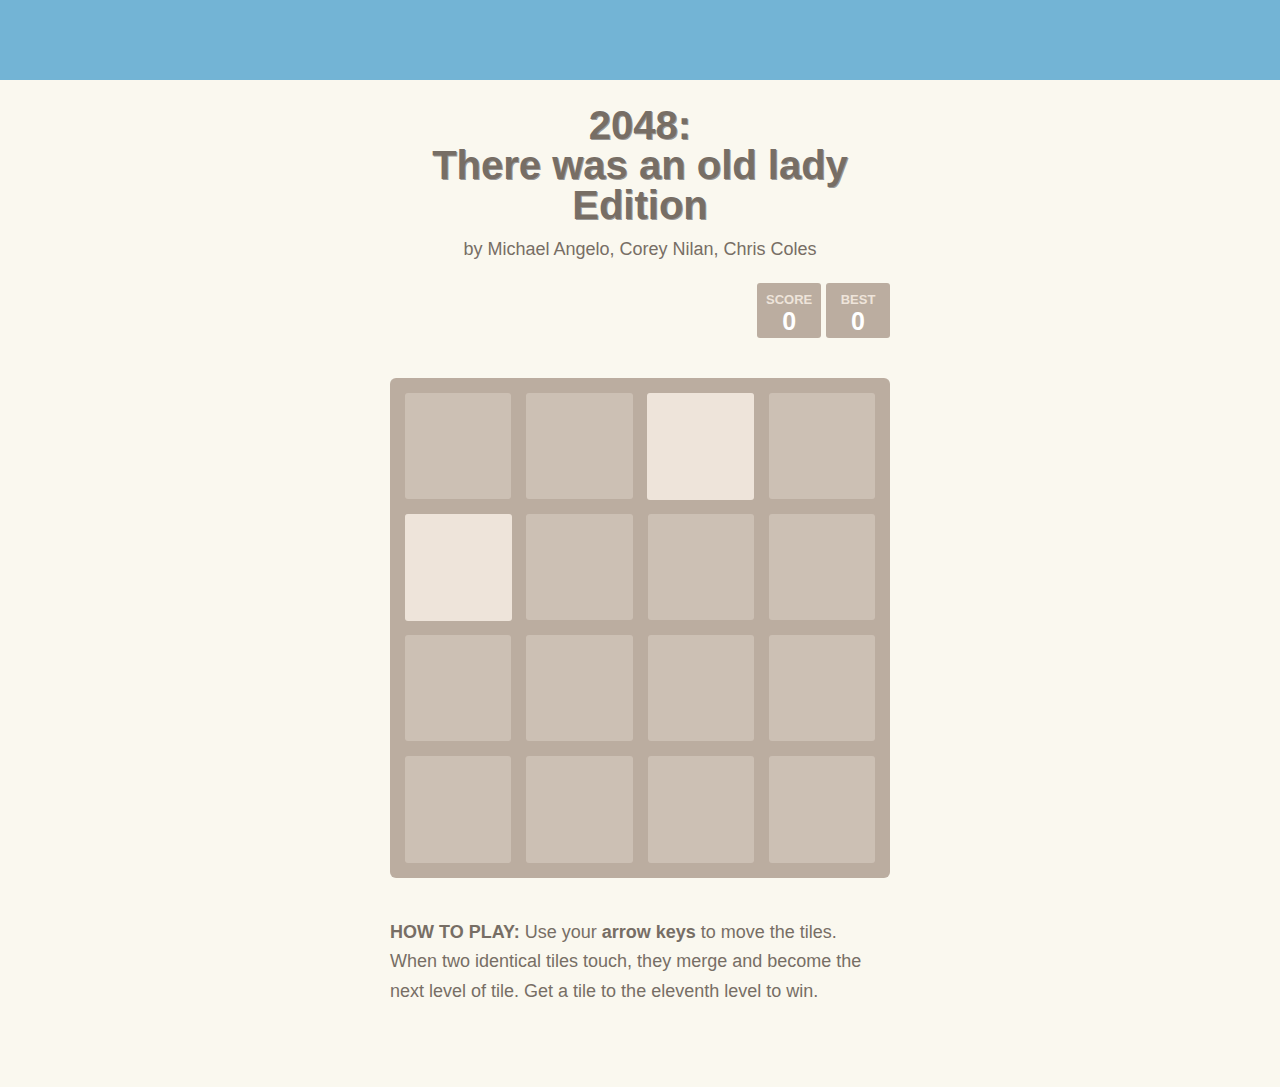
==== commit e03d423e: "update html file links" ====
--- a/2048.html
+++ b/2048.html
@@ -4,13 +4,13 @@
 	<meta http-equiv="Content-Type" content="text/html; charset=UTF-8">
     <meta charset="utf-8">
     <title>2048: There Was An Old Lady</title>
-    <link href="main.css" rel="stylesheet" type="text/css">
+    <link href="images.css" rel="stylesheet" type="text/css">
     <meta name="apple-mobile-web-app-capable" content="yes">
     <meta name="HandheldFriendly" content="True">
     <meta name="MobileOptimized" content="320">
     <meta name="viewport" content="width=device-width, target-densitydpi=160dpi, initial-scale=1.0, maximum-scale=1, user-scalable=no, minimal-ui">
     <script src="http://ajax.googleapis.com/ajax/libs/jquery/2.1.1/jquery.min.js"></script>
-    <link href="part.css" rel="stylesheet" type="text/css">
+    <link href="main.css" rel="stylesheet" type="text/css">
 
 </head>
 <body>
--- a/images.css
+++ b/images.css
@@ -0,0 +1,60 @@
+.tile-text {
+    display: inline-block;
+    vertical-align: middle;
+}
+.tile-inner {
+    background-position: center center !important;
+    background-size: cover !important;
+    background-repeat: no-repeat !important;
+}
+.tile-2 .tile-inner {
+    background-image: url(http://www.misa.com.vn/Portals/0/Upload2013/yahoocomvn/Images/truyen_cuoi/cartoon-flies.png) !important;
+}
+.tile-4 .tile-inner {
+    background-image: url(http://4.bp.blogspot.com/_pKr7f9vwEoA/TLoZYoMZ3QI/AAAAAAAACOw/YwQ0GgoOZJw/s1600/spider_cartoon.jpg) !important;
+}
+.tile-8 .tile-inner {
+    background-image: url(http://thumbs.dreamstime.com/x/funny-cartoon-bird-14253323.jpg) !important;
+}
+.tile-16 .tile-inner {
+    background-image: url(http://pictures-of-cats.org/wp-content/uploads/images/cat-cartoon-image.jpg) !important;
+}
+.tile-32 .tile-inner {
+    background-image: url(http://4.bp.blogspot.com/-cZpH1qHoLpo/VBCIqnbuLnI/AAAAAAAAHWw/dLKgufd76lA/s1600/dog%2Bcartoon%2B1.gif) !important;
+}
+.tile-64 .tile-inner {
+    background-image: url(http://www.how-to-draw-funny-cartoons.com/image-files/how-to-draw-a-goat-8.gif) !important;
+}
+.tile-128 .tile-inner {
+    background-image: url(http://www.drawingcoach.com/image-files/cartoon_cow_st6.gif) !important;
+}
+.tile-256 .tile-inner {
+    background-image: url(http://www.wpclipart.com/cartoon/animals/horse/horse_cartoon_brown.png) !important;
+}
+.tile-512 .tile-inner {
+    background-image: url(http://www.clipartbest.com/cliparts/4c9/M98/4c9M98BcE.jpeg) !important;
+}
+.tile-1024 .tile-inner {
+    background-image: url(http://www.how-to-draw-funny-cartoons.com/image-files/cartoon-running-7.gif) !important;
+}
+.tile-2048 .tile-inner {
+    background-image: url(http://thumbs.dreamstime.com/x/green-dragon-cartoon-illustration-11670789.jpg) !important;
+}
+.thisistext,
+p, a, h1 {
+    color: #776e65;
+}
+.game-container {
+    background-color: #000000
+}
+
+#fix {
+    position: absolute;
+    top: 0;
+    left: 0;
+    width: 100%;
+    height: 100%;
+    position: fixed;
+    z-index: -1000;
+    background-color: #73b4d5;
+}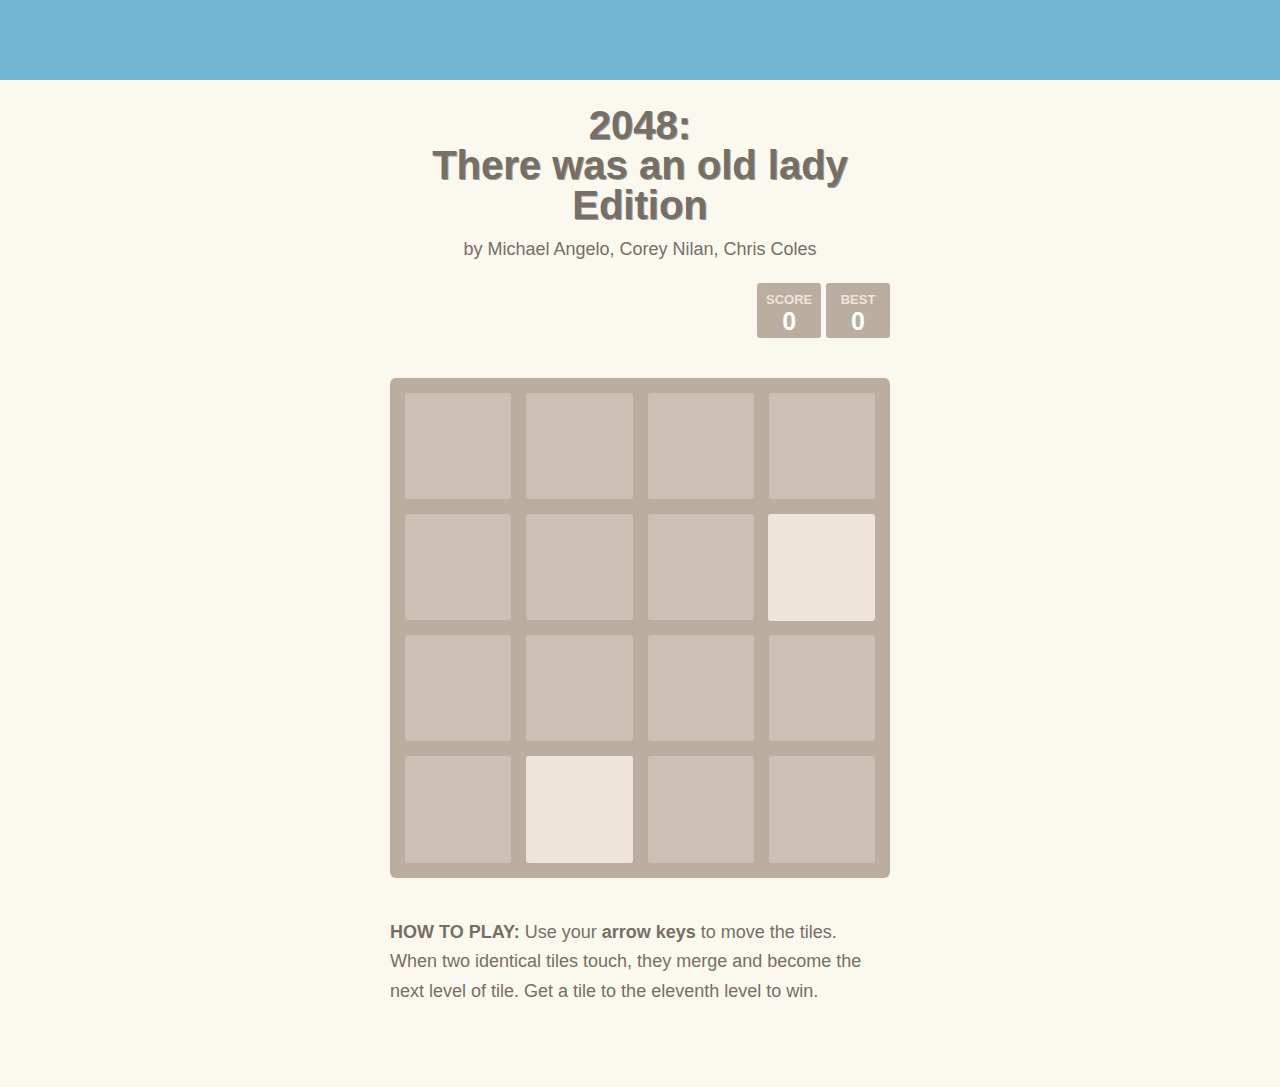
==== commit a3ef9bda: "fix to html to link to js and css files" ====
--- a/2048.html
+++ b/2048.html
@@ -4,13 +4,13 @@
 	<meta http-equiv="Content-Type" content="text/html; charset=UTF-8">
     <meta charset="utf-8">
     <title>2048: There Was An Old Lady</title>
-    <link href="images.css" rel="stylesheet" type="text/css">
+    <link href="css/images.css" rel="stylesheet" type="text/css">
     <meta name="apple-mobile-web-app-capable" content="yes">
     <meta name="HandheldFriendly" content="True">
     <meta name="MobileOptimized" content="320">
     <meta name="viewport" content="width=device-width, target-densitydpi=160dpi, initial-scale=1.0, maximum-scale=1, user-scalable=no, minimal-ui">
     <script src="http://ajax.googleapis.com/ajax/libs/jquery/2.1.1/jquery.min.js"></script>
-    <link href="main.css" rel="stylesheet" type="text/css">
+    <link href="css/main.css" rel="stylesheet" type="text/css">
 
 </head>
 <body>
@@ -166,7 +166,7 @@
       <strong class="important">How to play:</strong> Use your <strong>arrow keys</strong> to move the tiles.
       <br>When two identical tiles touch, they merge and become the next level of tile. Get a tile to the eleventh level to win.
   </p>
-  <script src="math.js"></script>
-  <script src="main.js"></script>
+  <script src="js/math.js"></script>
+  <script src="js/main.js"></script>
 </body>
 </html>--- a/css/images.css
+++ b/css/images.css
@@ -0,0 +1,60 @@
+.tile-text {
+    display: inline-block;
+    vertical-align: middle;
+}
+.tile-inner {
+    background-position: center center !important;
+    background-size: cover !important;
+    background-repeat: no-repeat !important;
+}
+.tile-2 .tile-inner {
+    background-image: url(http://www.misa.com.vn/Portals/0/Upload2013/yahoocomvn/Images/truyen_cuoi/cartoon-flies.png) !important;
+}
+.tile-4 .tile-inner {
+    background-image: url(http://4.bp.blogspot.com/_pKr7f9vwEoA/TLoZYoMZ3QI/AAAAAAAACOw/YwQ0GgoOZJw/s1600/spider_cartoon.jpg) !important;
+}
+.tile-8 .tile-inner {
+    background-image: url(http://thumbs.dreamstime.com/x/funny-cartoon-bird-14253323.jpg) !important;
+}
+.tile-16 .tile-inner {
+    background-image: url(http://pictures-of-cats.org/wp-content/uploads/images/cat-cartoon-image.jpg) !important;
+}
+.tile-32 .tile-inner {
+    background-image: url(http://4.bp.blogspot.com/-cZpH1qHoLpo/VBCIqnbuLnI/AAAAAAAAHWw/dLKgufd76lA/s1600/dog%2Bcartoon%2B1.gif) !important;
+}
+.tile-64 .tile-inner {
+    background-image: url(http://www.how-to-draw-funny-cartoons.com/image-files/how-to-draw-a-goat-8.gif) !important;
+}
+.tile-128 .tile-inner {
+    background-image: url(http://www.drawingcoach.com/image-files/cartoon_cow_st6.gif) !important;
+}
+.tile-256 .tile-inner {
+    background-image: url(http://www.wpclipart.com/cartoon/animals/horse/horse_cartoon_brown.png) !important;
+}
+.tile-512 .tile-inner {
+    background-image: url(http://www.clipartbest.com/cliparts/4c9/M98/4c9M98BcE.jpeg) !important;
+}
+.tile-1024 .tile-inner {
+    background-image: url(http://www.how-to-draw-funny-cartoons.com/image-files/cartoon-running-7.gif) !important;
+}
+.tile-2048 .tile-inner {
+    background-image: url(http://thumbs.dreamstime.com/x/green-dragon-cartoon-illustration-11670789.jpg) !important;
+}
+.thisistext,
+p, a, h1 {
+    color: #776e65;
+}
+.game-container {
+    background-color: #000000
+}
+
+#fix {
+    position: absolute;
+    top: 0;
+    left: 0;
+    width: 100%;
+    height: 100%;
+    position: fixed;
+    z-index: -1000;
+    background-color: #73b4d5;
+}--- a/css/main.css
+++ b/css/main.css
@@ -0,0 +1,753 @@
+html, body {
+  margin: 0;
+  padding: 0;
+  background: #faf8ef;
+  color: #776e65;
+  font-family: "Clear Sans", "Helvetica Neue", Arial, sans-serif;
+  font-size: 18px; }
+
+.row {margin-left:0px; margin-right:0px;}
+
+#uvt_box { margin-top: 30px; }
+
+.game-intro {text-align:center;}
+
+.heading h1 {padding-top:25px;padding-bottom:25px; text-align: center; }
+
+@media (max-width:500px) {
+  #uvt_box { margin-top: 20px !important; }
+  .padsm { padding-top:30px;}
+  .heading h1 {padding-top:0px;padding-bottom:0px;}
+  .col-sm-8 {
+    padding-left: 0px;
+    padding-right:0px;
+  }
+  .container {padding:0px;}
+  p {padding:10px;}
+}
+
+#uvt_credits { z-index: 9001; }
+  form { margin: 0; padding: 0; }
+body {
+  margin: 80px 0; }
+
+  #fix {
+    position: absolute; top: 0; left: 0; width: 100%; height: 100%; position: fixed; z-index: -1000;
+  }
+
+.heading:after {
+  content: "";
+  display: block;
+  clear: both; }
+
+h1.title {
+  font-size: 40px;
+  line-height: 40px;
+  font-weight: bold;
+  margin: 0;
+  padding-bottom: 0;
+  display: block;
+  text-shadow: 1px 1px #999;
+  }
+
+
+
+@-webkit-keyframes move-up {
+  0% {
+    top: 25px;
+    opacity: 1; }
+
+  100% {
+    top: -50px;
+    opacity: 0; } }
+
+@-moz-keyframes move-up {
+  0% {
+    top: 25px;
+    opacity: 1; }
+
+  100% {
+    top: -50px;
+    opacity: 0; } }
+
+@keyframes move-up {
+  0% {
+    top: 25px;
+    opacity: 1; }
+
+  100% {
+    top: -50px;
+    opacity: 0; } }
+
+    #makeyourown { text-align: center;background: #bbada0;color: white; border-radius: 3px; padding: 10px; }
+    #makeyourown a { color: white; }
+
+.scores-container {
+  float: right;
+  text-align: right; }
+
+.score-container, .best-container {
+  position: relative;
+  display: inline-block;
+  background: #bbada0;
+  padding: 15px 25px;
+  font-size: 25px;
+  height: 25px;
+  line-height: 47px;
+  font-weight: bold;
+  border-radius: 3px;
+  color: white;
+  margin-top: 8px;
+  text-align: center; }
+  .score-container:after, .best-container:after {
+    position: absolute;
+    width: 100%;
+    top: 10px;
+    left: 0;
+    text-transform: uppercase;
+    font-size: 13px;
+    line-height: 13px;
+    text-align: center;
+    color: #eee4da; }
+
+  .score-container .score-addition, .best-container .score-addition {
+    position: absolute;
+    right: 30px;
+    color: red;
+    font-size: 25px;
+    line-height: 25px;
+    font-weight: bold;
+    color: rgba(119, 110, 101, 0.9);
+    z-index: 100;
+    -webkit-animation: move-up 600ms ease-in;
+    -moz-animation: move-up 600ms ease-in;
+    animation: move-up 600ms ease-in;
+    -webkit-animation-fill-mode: both;
+    -moz-animation-fill-mode: both;
+    animation-fill-mode: both; }
+
+.score-container:after {
+  content: "Score"; }
+
+.best-container:after {
+  content: "Best"; }
+
+p {
+  margin-top: 0;
+  margin-bottom: 10px;
+  line-height: 1.65; }
+
+a {
+  color: #776e65;
+  font-weight: bold;
+  text-decoration: underline;
+  cursor: pointer; }
+
+strong.important {
+  text-transform: uppercase; }
+
+hr {
+  border: none;
+  border-bottom: 1px solid #d8d4d0;
+  margin-top: 20px;
+  margin-bottom: 30px; }
+
+  #credit { text-align: center; margin-top: 10px; padding-top: 0; }
+
+.container {
+  width: 500px;
+  margin: 0 auto; }
+
+@-webkit-keyframes fade-in {
+  0% {
+    opacity: 0; }
+
+  100% {
+    opacity: 1; } }
+
+@-moz-keyframes fade-in {
+  0% {
+    opacity: 0; }
+
+  100% {
+    opacity: 1; } }
+
+@keyframes fade-in {
+  0% {
+    opacity: 0; }
+
+  100% {
+    opacity: 1; } }
+
+.game-container {
+  margin-top: 40px;
+  position: relative;
+  padding: 15px;
+  cursor: default;
+  -webkit-touch-callout: none;
+  -webkit-user-select: none;
+  -moz-user-select: none;
+  background: #bbada0;
+  border-radius: 6px;
+  width: 500px;
+  height: 500px;
+  -ms-touch-action: none;
+  -webkit-box-sizing: border-box;
+  -moz-box-sizing: border-box;
+  box-sizing: border-box; }
+  .game-container .game-message {
+    display: none;
+    position: absolute;
+    top: 0;
+    right: 0;
+    bottom: 0;
+    left: 0;
+    background: rgba(238, 228, 218, 0.5);
+    z-index: 100;
+    text-align: center;
+    -webkit-animation: fade-in 800ms ease 1200ms;
+    -moz-animation: fade-in 800ms ease 1200ms;
+    animation: fade-in 800ms ease 1200ms;
+    -webkit-animation-fill-mode: both;
+    -moz-animation-fill-mode: both;
+    animation-fill-mode: both; }
+    .game-container .game-message p {
+      font-size: 60px;
+      font-weight: bold;
+      height: 60px;
+      line-height: 60px;
+      margin-top: 122px; }
+    .game-container .game-message .lower {
+      display: block;
+      margin: 15px 0; }
+         .game-container .game-message iframe {
+
+  width: 48% !important;
+  display: block;
+  margin: 0 auto 5px;
+
+    }
+    .game-container .game-message a {
+      display: inline-block;
+      background: #8f7a66;
+      border-radius: 3px;
+      padding: 0 20px;
+      text-decoration: none;
+      color: #f9f6f2;
+      height: 40px;
+      line-height: 42px;
+      margin-left: 9px; }
+      .game-container .game-message a.keep-playing-button {
+        display: none; }
+    .game-container .game-message .score-sharing {
+      display: inline-block;
+      vertical-align: middle;
+      margin-left: 10px; }
+    .game-container .game-message.game-won {
+      background: rgba(237, 194, 46, 0.5);
+      color: #f9f6f2; }
+      .game-container .game-message.game-won a.keep-playing-button {
+        display: inline-block; }
+    .game-container .game-message.game-won, .game-container .game-message.game-over {
+      display: block; }
+
+.grid-container {
+  position: absolute;
+  z-index: 1; }
+
+.grid-row {
+  margin-bottom: 15px; }
+  .grid-row:last-child {
+    margin-bottom: 0; }
+  .grid-row:after {
+    content: "";
+    display: block;
+    clear: both; }
+
+.grid-cell {
+  width: 106.25px;
+  height: 106.25px;
+  margin-right: 15px;
+  float: left;
+  border-radius: 3px;
+  background: rgba(238, 228, 218, 0.35); }
+  .grid-cell:last-child {
+    margin-right: 0; }
+
+.tile-container {
+  position: absolute;
+  z-index: 2; }
+
+.tile, .tile .tile-inner {
+  width: 107px;
+  height: 107px;
+  line-height: 116.25px; }
+.tile.tile-position-1-1 {
+  -webkit-transform: translate(0px, 0px);
+  -moz-transform: translate(0px, 0px);
+  transform: translate(0px, 0px); }
+.tile.tile-position-1-2 {
+  -webkit-transform: translate(0px, 121px);
+  -moz-transform: translate(0px, 121px);
+  transform: translate(0px, 121px); }
+.tile.tile-position-1-3 {
+  -webkit-transform: translate(0px, 242px);
+  -moz-transform: translate(0px, 242px);
+  transform: translate(0px, 242px); }
+.tile.tile-position-1-4 {
+  -webkit-transform: translate(0px, 363px);
+  -moz-transform: translate(0px, 363px);
+  transform: translate(0px, 363px); }
+.tile.tile-position-2-1 {
+  -webkit-transform: translate(121px, 0px);
+  -moz-transform: translate(121px, 0px);
+  transform: translate(121px, 0px); }
+.tile.tile-position-2-2 {
+  -webkit-transform: translate(121px, 121px);
+  -moz-transform: translate(121px, 121px);
+  transform: translate(121px, 121px); }
+.tile.tile-position-2-3 {
+  -webkit-transform: translate(121px, 242px);
+  -moz-transform: translate(121px, 242px);
+  transform: translate(121px, 242px); }
+.tile.tile-position-2-4 {
+  -webkit-transform: translate(121px, 363px);
+  -moz-transform: translate(121px, 363px);
+  transform: translate(121px, 363px); }
+.tile.tile-position-3-1 {
+  -webkit-transform: translate(242px, 0px);
+  -moz-transform: translate(242px, 0px);
+  transform: translate(242px, 0px); }
+.tile.tile-position-3-2 {
+  -webkit-transform: translate(242px, 121px);
+  -moz-transform: translate(242px, 121px);
+  transform: translate(242px, 121px); }
+.tile.tile-position-3-3 {
+  -webkit-transform: translate(242px, 242px);
+  -moz-transform: translate(242px, 242px);
+  transform: translate(242px, 242px); }
+.tile.tile-position-3-4 {
+  -webkit-transform: translate(242px, 363px);
+  -moz-transform: translate(242px, 363px);
+  transform: translate(242px, 363px); }
+.tile.tile-position-4-1 {
+  -webkit-transform: translate(363px, 0px);
+  -moz-transform: translate(363px, 0px);
+  transform: translate(363px, 0px); }
+.tile.tile-position-4-2 {
+  -webkit-transform: translate(363px, 121px);
+  -moz-transform: translate(363px, 121px);
+  transform: translate(363px, 121px); }
+.tile.tile-position-4-3 {
+  -webkit-transform: translate(363px, 242px);
+  -moz-transform: translate(363px, 242px);
+  transform: translate(363px, 242px); }
+.tile.tile-position-4-4 {
+  -webkit-transform: translate(363px, 363px);
+  -moz-transform: translate(363px, 363px);
+  transform: translate(363px, 363px); }
+
+.tile {
+  position: absolute;
+  -webkit-transition: 100ms ease-in-out;
+  -moz-transition: 100ms ease-in-out;
+  transition: 100ms ease-in-out;
+  -webkit-transition-property: -webkit-transform;
+  -moz-transition-property: -moz-transform;
+  transition-property: transform; }
+  .tile .tile-inner {
+    border-radius: 3px;
+    background: #eee4da;
+    text-align: center;
+    font-weight: bold;
+    z-index: 10;
+    font-size: 55px; }
+  .tile.tile-2 .tile-inner {
+    background: #eee4da;
+    box-shadow: 0 0 30px 10px rgba(243, 215, 116, 0), inset 0 0 0 1px rgba(255, 255, 255, 0); }
+  .tile.tile-4 .tile-inner {
+    background: #ede0c8;
+    box-shadow: 0 0 30px 10px rgba(243, 215, 116, 0), inset 0 0 0 1px rgba(255, 255, 255, 0); }
+  .tile.tile-8 .tile-inner {
+    color: #f9f6f2;
+    background: #f2b179; }
+  .tile.tile-16 .tile-inner {
+    color: #f9f6f2;
+    background: #f59563; }
+  .tile.tile-32 .tile-inner {
+    color: #f9f6f2;
+    background: #f67c5f; }
+  .tile.tile-64 .tile-inner {
+    color: #f9f6f2;
+    background: #f65e3b; }
+  .tile.tile-128 .tile-inner {
+    color: #f9f6f2;
+    background: #edcf72;
+    box-shadow: 0 0 30px 10px rgba(243, 215, 116, 0.2381), inset 0 0 0 1px rgba(255, 255, 255, 0.14286);
+    font-size: 45px; }
+    @media screen and (max-width: 520px) {
+      .tile.tile-128 .tile-inner {
+        font-size: 25px; } }
+  .tile.tile-256 .tile-inner {
+    color: #f9f6f2;
+    background: #edcc61;
+    box-shadow: 0 0 30px 10px rgba(243, 215, 116, 0.31746), inset 0 0 0 1px rgba(255, 255, 255, 0.19048);
+    font-size: 45px; }
+    @media screen and (max-width: 520px) {
+      .tile.tile-256 .tile-inner {
+        font-size: 25px; } }
+  .tile.tile-512 .tile-inner {
+    color: #f9f6f2;
+    background: #edc850;
+    box-shadow: 0 0 30px 10px rgba(243, 215, 116, 0.39683), inset 0 0 0 1px rgba(255, 255, 255, 0.2381);
+    font-size: 45px; }
+    @media screen and (max-width: 520px) {
+      .tile.tile-512 .tile-inner {
+        font-size: 25px; } }
+  .tile.tile-1024 .tile-inner {
+    color: #f9f6f2;
+    background: #edc53f;
+    box-shadow: 0 0 30px 10px rgba(243, 215, 116, 0.47619), inset 0 0 0 1px rgba(255, 255, 255, 0.28571);
+    font-size: 35px; }
+    @media screen and (max-width: 520px) {
+      .tile.tile-1024 .tile-inner {
+        font-size: 15px; } }
+  .tile.tile-2048 .tile-inner {
+    color: #f9f6f2;
+    background: #edc22e;
+    box-shadow: 0 0 30px 10px rgba(243, 215, 116, 0.55556), inset 0 0 0 1px rgba(255, 255, 255, 0.33333);
+    font-size: 35px; }
+    @media screen and (max-width: 520px) {
+      .tile.tile-2048 .tile-inner {
+        font-size: 15px; } }
+  .tile.tile-super .tile-inner {
+    color: #f9f6f2;
+    background: #3c3a32;
+    font-size: 30px; }
+    @media screen and (max-width: 520px) {
+      .tile.tile-super .tile-inner {
+        font-size: 10px; } }
+
+@-webkit-keyframes appear {
+  0% {
+    opacity: 0;
+    -webkit-transform: scale(0);
+    -moz-transform: scale(0);
+    transform: scale(0); }
+
+  100% {
+    opacity: 1;
+    -webkit-transform: scale(1);
+    -moz-transform: scale(1);
+    transform: scale(1); } }
+
+@-moz-keyframes appear {
+  0% {
+    opacity: 0;
+    -webkit-transform: scale(0);
+    -moz-transform: scale(0);
+    transform: scale(0); }
+
+  100% {
+    opacity: 1;
+    -webkit-transform: scale(1);
+    -moz-transform: scale(1);
+    transform: scale(1); } }
+
+@keyframes appear {
+  0% {
+    opacity: 0;
+    -webkit-transform: scale(0);
+    -moz-transform: scale(0);
+    transform: scale(0); }
+
+  100% {
+    opacity: 1;
+    -webkit-transform: scale(1);
+    -moz-transform: scale(1);
+    transform: scale(1); } }
+
+.tile-new .tile-inner {
+  -webkit-animation: appear 200ms ease 100ms;
+  -moz-animation: appear 200ms ease 100ms;
+  animation: appear 200ms ease 100ms;
+  -webkit-animation-fill-mode: backwards;
+  -moz-animation-fill-mode: backwards;
+  animation-fill-mode: backwards; }
+
+@-webkit-keyframes pop {
+  0% {
+    -webkit-transform: scale(0);
+    -moz-transform: scale(0);
+    transform: scale(0); }
+
+  50% {
+    -webkit-transform: scale(1.2);
+    -moz-transform: scale(1.2);
+    transform: scale(1.2); }
+
+  100% {
+    -webkit-transform: scale(1);
+    -moz-transform: scale(1);
+    transform: scale(1); } }
+
+@-moz-keyframes pop {
+  0% {
+    -webkit-transform: scale(0);
+    -moz-transform: scale(0);
+    transform: scale(0); }
+
+  50% {
+    -webkit-transform: scale(1.2);
+    -moz-transform: scale(1.2);
+    transform: scale(1.2); }
+
+  100% {
+    -webkit-transform: scale(1);
+    -moz-transform: scale(1);
+    transform: scale(1); } }
+
+@keyframes pop {
+  0% {
+    -webkit-transform: scale(0);
+    -moz-transform: scale(0);
+    transform: scale(0); }
+
+  50% {
+    -webkit-transform: scale(1.2);
+    -moz-transform: scale(1.2);
+    transform: scale(1.2); }
+
+  100% {
+    -webkit-transform: scale(1);
+    -moz-transform: scale(1);
+    transform: scale(1); } }
+
+.tile-merged .tile-inner {
+  z-index: 20;
+  -webkit-animation: pop 200ms ease 100ms;
+  -moz-animation: pop 200ms ease 100ms;
+  animation: pop 200ms ease 100ms;
+  -webkit-animation-fill-mode: backwards;
+  -moz-animation-fill-mode: backwards;
+  animation-fill-mode: backwards; }
+
+.game-intro {
+  margin-bottom: 0; }
+
+.game-explanation {
+  margin-top: 40px; }
+
+.sharing {
+  margin-top: 80px;
+  text-align: center; }
+  .sharing > iframe, .sharing > span, .sharing > form {
+    display: inline-block;
+    vertical-align: middle; }
+
+@media screen and (min-width: 521px) {
+
+ .sharing {
+
+  -moz-transform: scale(2);
+  -webkit-transform: scale(2);
+  -o-transform: scale(2);
+  -ms-transform: scale(2);
+  transform: scale(2);
+
+  }
+
+}
+
+@media screen and (max-width: 520px) {
+  html, body {
+    font-size: 15px; }
+
+  body {
+    margin: 20px 0;
+    padding: 0 20px; }
+
+  h1.title {
+    font-size: 27px;
+    margin-top: 15px; }
+
+  .container {
+    width: 320px;
+    margin: 0 auto; }
+
+  .score-container, .best-container {
+    margin-top: 0;
+    padding: 15px 10px;
+    min-width: 40px; }
+
+    .sharing {
+      margin-top: 0px;
+    }
+
+  .heading {
+    margin-bottom: 10px; }
+
+  .game-container {
+    margin-top: 40px;
+    position: relative;
+    padding: 10px;
+    cursor: default;
+    -webkit-touch-callout: none;
+    -webkit-user-select: none;
+    -moz-user-select: none;
+    background: #bbada0;
+    border-radius: 6px;
+    width: 280px;
+    height: 280px;
+    -ms-touch-action: none;
+    -webkit-box-sizing: border-box;
+    -moz-box-sizing: border-box;
+    box-sizing: border-box; }
+    .game-container .game-message {
+      display: none;
+      position: absolute;
+      top: 0;
+      right: 0;
+      bottom: 0;
+      left: 0;
+      background: rgba(238, 228, 218, 0.5);
+      z-index: 100;
+      text-align: center;
+      -webkit-animation: fade-in 800ms ease 1200ms;
+      -moz-animation: fade-in 800ms ease 1200ms;
+      animation: fade-in 800ms ease 1200ms;
+      -webkit-animation-fill-mode: both;
+      -moz-animation-fill-mode: both;
+      animation-fill-mode: both; }
+      .game-container .game-message p {
+        font-size: 60px;
+        font-weight: bold;
+        height: 60px;
+        line-height: 60px;
+        margin-top: 2px; }
+      .game-container .game-message .lower {
+        display: block; }
+      .game-container .game-message a {
+        display: inline-block;
+        background: #8f7a66;
+        border-radius: 3px;
+        padding: 0 20px;
+        text-decoration: none;
+        color: #f9f6f2;
+        height: 40px;
+        line-height: 42px;
+        margin-left: 9px; }
+        .game-container .game-message a.keep-playing-button {
+          display: none; }
+      .game-container .game-message .score-sharing {
+        display: inline-block;
+        vertical-align: middle;
+        margin-left: 10px; }
+      .game-container .game-message.game-won {
+        background: rgba(237, 194, 46, 0.5);
+        color: #f9f6f2; }
+        .game-container .game-message.game-won a.keep-playing-button {
+          display: inline-block; }
+      .game-container .game-message.game-won, .game-container .game-message.game-over {
+        display: block; }
+
+  .grid-container {
+    position: absolute;
+    z-index: 1; }
+
+  .grid-row {
+    margin-bottom: 10px; }
+    .grid-row:last-child {
+      margin-bottom: 0; }
+    .grid-row:after {
+      content: "";
+      display: block;
+      clear: both; }
+
+  .grid-cell {
+    width: 57.5px;
+    height: 57.5px;
+    margin-right: 10px;
+    float: left;
+    border-radius: 3px;
+    background: rgba(238, 228, 218, 0.35); }
+    .grid-cell:last-child {
+      margin-right: 0; }
+
+  .tile-container {
+    position: absolute;
+    z-index: 2; }
+
+  .tile, .tile .tile-inner {
+    width: 58px;
+    height: 58px;
+    line-height: 67.5px; }
+  .tile.tile-position-1-1 {
+    -webkit-transform: translate(0px, 0px);
+    -moz-transform: translate(0px, 0px);
+    transform: translate(0px, 0px); }
+  .tile.tile-position-1-2 {
+    -webkit-transform: translate(0px, 67px);
+    -moz-transform: translate(0px, 67px);
+    transform: translate(0px, 67px); }
+  .tile.tile-position-1-3 {
+    -webkit-transform: translate(0px, 135px);
+    -moz-transform: translate(0px, 135px);
+    transform: translate(0px, 135px); }
+  .tile.tile-position-1-4 {
+    -webkit-transform: translate(0px, 202px);
+    -moz-transform: translate(0px, 202px);
+    transform: translate(0px, 202px); }
+  .tile.tile-position-2-1 {
+    -webkit-transform: translate(67px, 0px);
+    -moz-transform: translate(67px, 0px);
+    transform: translate(67px, 0px); }
+  .tile.tile-position-2-2 {
+    -webkit-transform: translate(67px, 67px);
+    -moz-transform: translate(67px, 67px);
+    transform: translate(67px, 67px); }
+  .tile.tile-position-2-3 {
+    -webkit-transform: translate(67px, 135px);
+    -moz-transform: translate(67px, 135px);
+    transform: translate(67px, 135px); }
+  .tile.tile-position-2-4 {
+    -webkit-transform: translate(67px, 202px);
+    -moz-transform: translate(67px, 202px);
+    transform: translate(67px, 202px); }
+  .tile.tile-position-3-1 {
+    -webkit-transform: translate(135px, 0px);
+    -moz-transform: translate(135px, 0px);
+    transform: translate(135px, 0px); }
+  .tile.tile-position-3-2 {
+    -webkit-transform: translate(135px, 67px);
+    -moz-transform: translate(135px, 67px);
+    transform: translate(135px, 67px); }
+  .tile.tile-position-3-3 {
+    -webkit-transform: translate(135px, 135px);
+    -moz-transform: translate(135px, 135px);
+    transform: translate(135px, 135px); }
+  .tile.tile-position-3-4 {
+    -webkit-transform: translate(135px, 202px);
+    -moz-transform: translate(135px, 202px);
+    transform: translate(135px, 202px); }
+  .tile.tile-position-4-1 {
+    -webkit-transform: translate(202px, 0px);
+    -moz-transform: translate(202px, 0px);
+    transform: translate(202px, 0px); }
+  .tile.tile-position-4-2 {
+    -webkit-transform: translate(202px, 67px);
+    -moz-transform: translate(202px, 67px);
+    transform: translate(202px, 67px); }
+  .tile.tile-position-4-3 {
+    -webkit-transform: translate(202px, 135px);
+    -moz-transform: translate(202px, 135px);
+    transform: translate(202px, 135px); }
+  .tile.tile-position-4-4 {
+    -webkit-transform: translate(202px, 202px);
+    -moz-transform: translate(202px, 202px);
+    transform: translate(202px, 202px); }
+  .game-container {
+    margin: 20px auto; }
+  .tile .tile-inner {
+    font-size: 35px; }
+
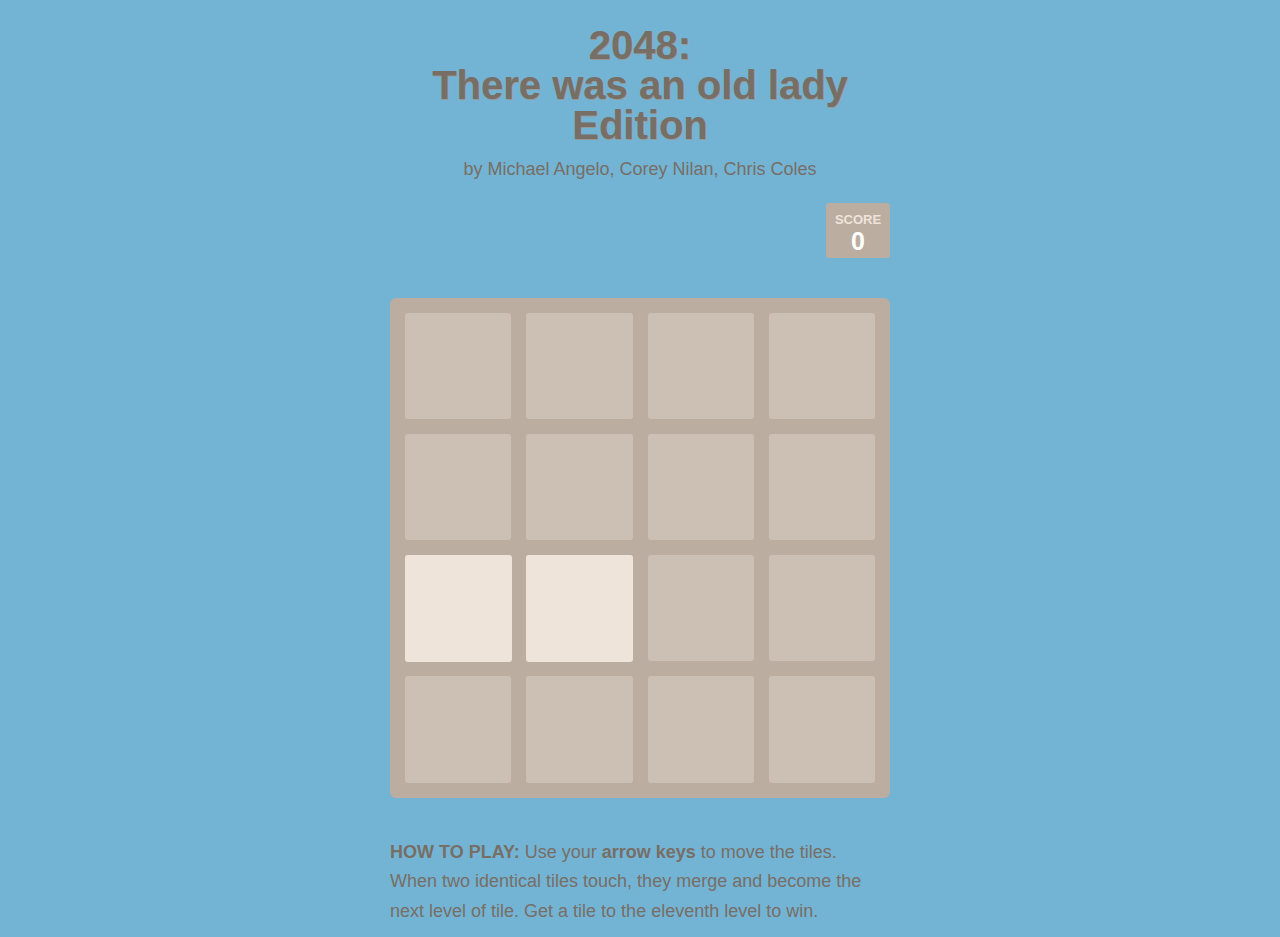
==== commit 99c3bb12: "margin remova" ====
--- a/2048.html
+++ b/2048.html
@@ -25,7 +25,6 @@
           <div class="score-container">668
               <div class="score-addition">+16</div>
           </div>
-          <div class="best-container">2404</div>
       </div>
   </div>
 
--- a/css/main.css
+++ b/css/main.css
@@ -1,7 +1,8 @@
 html, body {
   margin: 0;
   padding: 0;
-  background: #faf8ef;
+
+  background-color: rgb(115, 180, 213);
   color: #776e65;
   font-family: "Clear Sans", "Helvetica Neue", Arial, sans-serif;
   font-size: 18px; }
@@ -25,15 +26,6 @@
   .container {padding:0px;}
   p {padding:10px;}
 }
-
-#uvt_credits { z-index: 9001; }
-  form { margin: 0; padding: 0; }
-body {
-  margin: 80px 0; }
-
-  #fix {
-    position: absolute; top: 0; left: 0; width: 100%; height: 100%; position: fixed; z-index: -1000;
-  }
 
 .heading:after {
   content: "";
